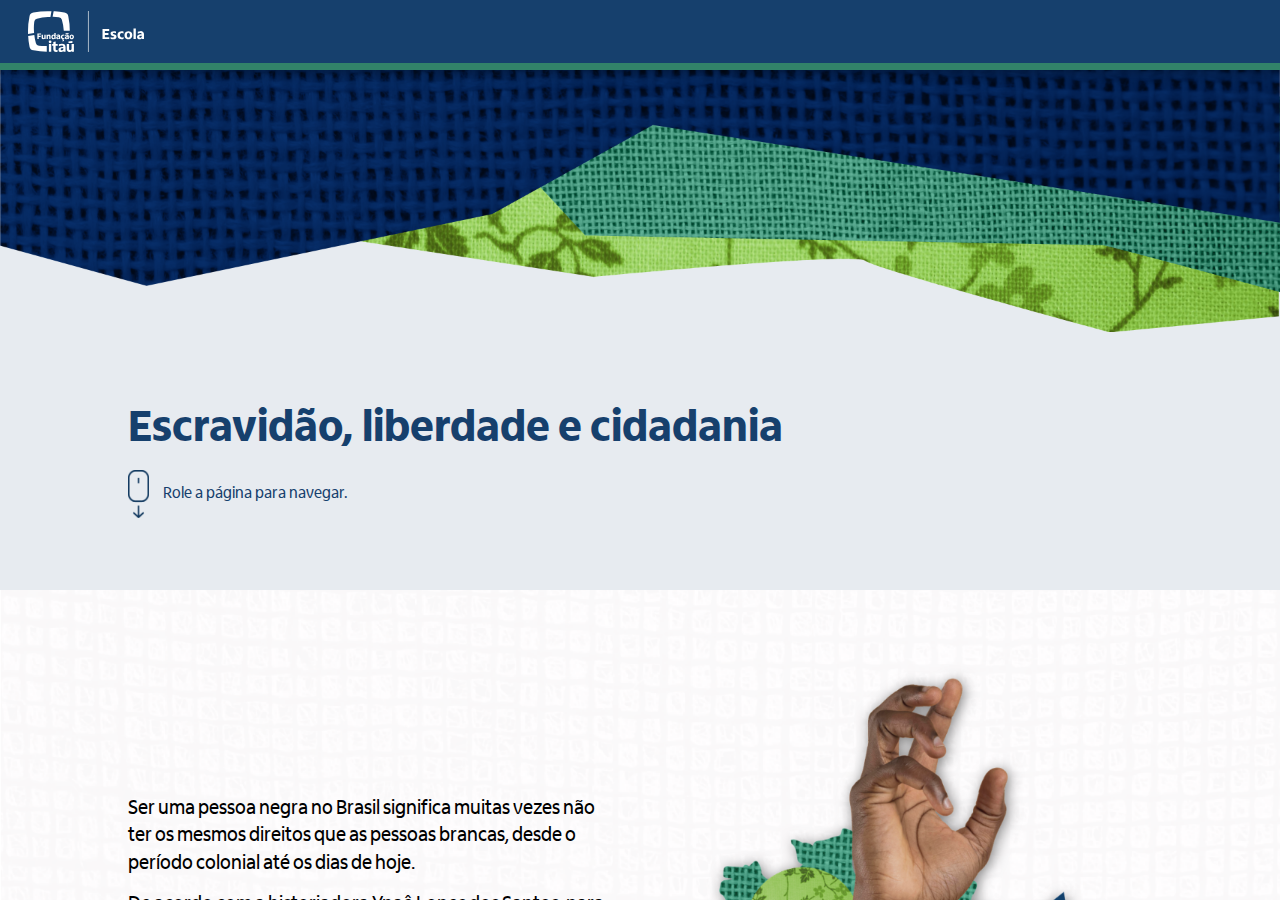
==== index.html @ a5aab0bb "[INITIAL]" ====
<!DOCTYPE html>
<html class="mr-fontsize" lang="pt">
  <head>
    <title>Itaú - A formação do Brasil a partir do tráfico transatlântico de pessoas e da escravidão
    </title>
    <meta charset="UTF-8">
    <meta name="viewport" content="width=device-width, initial-scale=1.0">
    <meta http-equiv="X-UA-Compatible" content="ie=edge">
    <link rel="stylesheet" type="text/css" href="app/styles/reset.css">
    <link rel="stylesheet" type="text/css" href="app/styles/animate.min.css">
    <link rel="stylesheet" type="text/css" href="app/modules/engine.css">
  </head>
  <body>
    <main id="main"></main>
    <script src="app/scripts/jquery.min.js"></script>
    <script src="app/config.js"></script>
    <script src="app/modules/engine.min.js"></script>
    <script src="app/scripts/main.js"></script>
    <style>@keyframes lds-eclipse {
    0% {
        -webkit-transform: rotate(0deg);
        transform: rotate(0deg);
    }
    50% {
        -webkit-transform: rotate(180deg);
        transform: rotate(180deg);
    }
    100% {
        -webkit-transform: rotate(360deg);
        transform: rotate(360deg);
    }
}

@-webkit-keyframes lds-eclipse {
    0% {
        -webkit-transform: rotate(0deg);
        transform: rotate(0deg);
    }
    50% {
        -webkit-transform: rotate(180deg);
        transform: rotate(180deg);
    }
    100% {
        -webkit-transform: rotate(360deg);
        transform: rotate(360deg);
    }
}

.lds-eclipse {
    position: relative;
    width: 300px !important;
    height: 300px !important;
    -webkit-transform: translate(-100px, -100px) scale(1) translate(100px, 100px);
    transform: translate(-100px, -100px) scale(1) translate(100px, 100px);
    display: flex;
    justify-content: center;
    align-items: center;
}

.spinner {
    position: absolute;
    -webkit-animation: lds-eclipse 1s linear infinite;
    animation: lds-eclipse 1s linear infinite;
    width: 300px;
    height: 300px;
    top: 0px;
    left: 0px;
    border-radius: 50%;
    box-shadow: 0 4px 0 0 #fff;
    -webkit-transform-origin: 150px 150px;
    transform-origin: 150px 150px;
}

.spinner.reverse {
    -webkit-animation: lds-eclipse 1s linear infinite;
    animation: lds-eclipse 1s linear infinite;
    -webkit-animation-direction: reverse;
    animation-direction: reverse;
    width: 260px;
    height: 260px;
    top: 20px;
    left: 20px;
    box-shadow: 0 4px 0 0 #001D50;
    -webkit-transform-origin: 150px 150px;
    transform-origin: 130px 130px;
}

.message {
    font-size: 2em;
}

.loader {
    position: absolute;
    top: 0;
    left: 0;
    width: 100%;
    height: 100%;
    z-index: 9999;
    background-color: #008CFF;
    display: flex;
    justify-content: center;
    align-items: center;
}
    </style>
    <div class="loader" id="loader">
      <div class="lds-css ng-scope">
        <div class="lds-eclipse" style="width:100%;height:100%">
          <div class="spinner"></div>
          <div class="spinner reverse"></div>
        </div>
      </div>
    </div>
    <script>(function() {
    var loadingTimer = null;
    $(window).on(VIEW_EVENT.LOAD_START, function() {
        loadingTimer = setTimeout(function() {
            $("#loader").fadeIn();
        }, 1000);
    });

    $(window).on(VIEW_EVENT.LOAD_END, function() {
        clearTimeout(loadingTimer);
        $("#loader").fadeOut();
    });

    $(window).on(VIEW_EVENT.READY, function() {
        clearTimeout(loadingTimer);
        $("#loader").fadeOut();
    });
})();
    </script>
  </body>
</html>
---- app/modules/engine.css ----
* {
  box-sizing: border-box;
}
html,
body {
  width: 100vw;
  height: 100vh;
  overflow: hidden;
  background: #FFFFFF;
}
main {
  width: 100vw;
  height: 100vh;
  overflow: hidden;
  position: absolute;
  top: 0;
  left: 0;
  background: #FFF;
}
main iframe {
  width: 100vw;
  height: 100vh;
  border: none;
  position: absolute;
  top: 0;
  transition: all 1.4s;
}
main iframe.out {
  pointer-events: none;
  opacity: 0;
}
main iframe.out * {
  pointer-events: none;
}
@media (max-width: 600px) {
  html,
  body {
    height: auto !important;
    overflow-y: scroll !important;
  }
  html main,
  body main {
    height: auto !important;
    position: relative !important;
  }
  html main iframe,
  body main iframe {
    position: relative !important;
    transition: none !important;
  }
}
.debug {
  position: fixed;
  top: 0;
  right: 0em;
  z-index: 999999999999999999999999;
  height: 100vh;
  width: 20rem;
  display: flex;
  flex-direction: column;
  justify-content: flex-end;
  padding: 2em;
  transform: translateX(100%);
  transition: transform 0.4s;
  background: #eb0045;
  -webkit-box-shadow: -3px 0px 12px 0px rgba(0, 0, 0, 0.64);
  box-shadow: -3px 0px 12px 0px rgba(0, 0, 0, 0.64);
  border-radius: 5px 0 0 5px;
}
.debug .pages {
  width: 100%;
  overflow-y: auto;
  overflow-x: hidden;
  padding-right: 1em;
}
.debug.open {
  transform: translateX(0%);
}
.debug hr {
  width: 100%;
  border-color: #FFFFFF;
}
.debug button {
  background: linear-gradient(to bottom, #e53f70 5%, #e53f70 100%);
  padding: 10px 15px;
  background-color: #e53f70;
  border-radius: 5px;
  border: 0;
  display: block;
  cursor: pointer;
  color: #ffffff;
  font-weight: bold;
  padding: 11px 23px;
  text-decoration: none;
  width: 100%;
  margin-block-end: 0.2em;
  font-size: 0.8rem;
}
.debug button:hover {
  box-shadow: inset 0px 1px 3px 0px #000000;
}
.debug .openclose {
  width: 2em;
  height: 2em;
  position: absolute;
  top: 50%;
  left: 0;
  transform: translate(-100%, -50%);
  cursor: pointer;
}
.debug .openclose .arrow-round {
  text-decoration: none;
  background: #eb0047;
  border-radius: 24px 0 0 24px;
  text-align: center;
  vertical-align: middle;
  display: inline-block;
  font-size: 20px;
  color: #ffffff;
  width: 2rem;
  height: 2.4rem;
  padding: 13px;
  text-shadow: #eb0047 2px 2px 0px;
  border-color: #eb0047;
  border-width: 2px;
  border-style: solid;
}
.debug .openclose .arrow-round svg {
  width: 1.4rem;
  height: auto;
  position: absolute;
  top: 0.6rem;
  left: 0.5rem;
}
.debug .telaatual {
  color: #fff;
}
.debug .title {
  margin: 0;
  font-family: 'Arial', cursive;
  text-shadow: 0 0 1px #000;
  color: #fff;
  font-size: 15px;
}
.ColorScheme-Text {
  color: #4d4d4d;
}
.ColorScheme-Highlight {
  color: #3daee9;
}
.returnModal {
  position: fixed;
  top: 0;
  right: 0em;
  z-index: 999999999999999999999999;
  height: 100vh;
  width: 100vw;
  display: flex;
  flex-direction: row;
  justify-content: center;
  align-items: center;
  background-color: rgba(50, 50, 50, 0.95);
  color: #333333;
}
.returnModal h1 {
  font-size: 1.3rem;
  width: 70%;
  text-align: center;
}
.returnModal .confirmBox {
  display: flex;
  width: auto;
  height: auto;
  padding: 2rem;
  border-radius: 0.3rem;
  flex-wrap: wrap;
  flex-direction: column;
  justify-content: center;
  align-items: center;
  background-color: #ffffff;
  -webkit-box-shadow: 0px 0px 8px 0px #ffe3e3;
  box-shadow: 0px 0px 8px 0px #000000;
}
.returnModal .buttons {
  display: flex;
  flex-wrap: wrap;
  justify-content: space-around;
  width: 100%;
  padding: 2.3rem;
}
.returnModal .buttons button {
  background-color: #ebf5fd;
  color: #FFFFFF;
  font-size: 1.1rem;
  border: 0;
  padding: 0.6rem;
  border-radius: 0.3rem;
  cursor: pointer;
  -webkit-box-shadow: 0px 0px 8px -1px rgba(255, 255, 255, 0.3);
  box-shadow: 0px 0px 8px -1px rgba(255, 255, 255, 0.3);
  min-width: 10rem;
}
.returnModal .buttons button:hover {
  box-shadow: inset 0px 1px 3px 0px #000000;
}
@media (max-width: 550px) {
  .returnModal .confirmBox {
    width: 100vw;
    height: 100vh;
    padding: 2rem;
    border-radius: 0;
  }
  .returnModal .buttons button {
    margin-top: 1.7rem;
  }
}

/*# sourceMappingURL=[data-uri] */
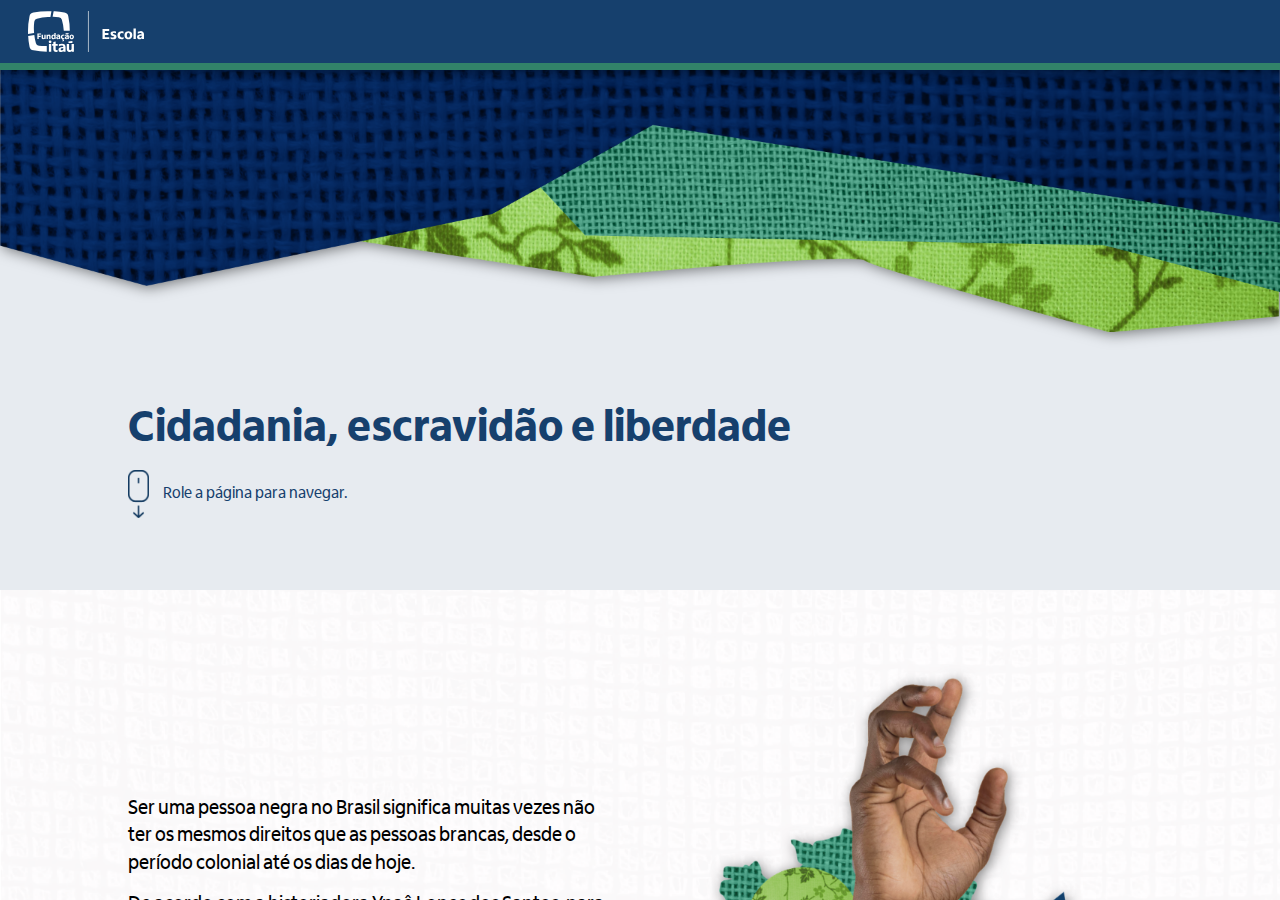
==== commit 9a746c3d: "FACTURE" ====
--- a/index.html
+++ b/index.html
@@ -1,7 +1,7 @@
 <!DOCTYPE html>
 <html class="mr-fontsize" lang="pt">
   <head>
-    <title>Itaú - A formação do Brasil a partir do tráfico transatlântico de pessoas e da escravidão
+    <title>Itaú - Cidadania, escravidão e liberdade
     </title>
     <meta charset="UTF-8">
     <meta name="viewport" content="width=device-width, initial-scale=1.0">
